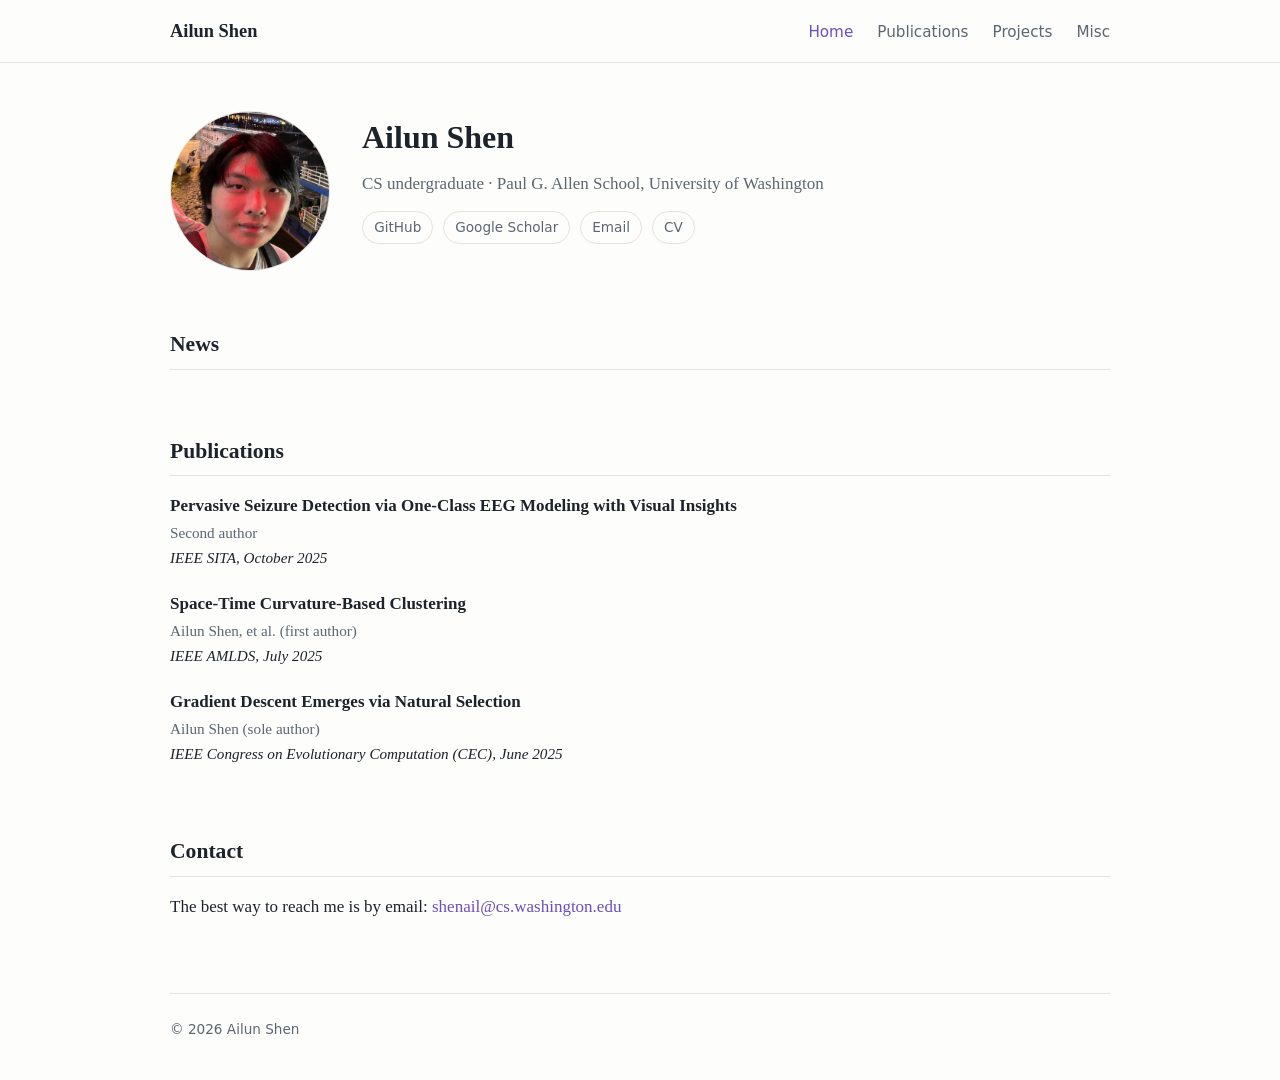
==== index.html @ b02a9923 "Order publications newest first" ====
<!DOCTYPE html>
<html lang="en">
<head>
  <meta charset="UTF-8">
  <meta name="viewport" content="width=device-width, initial-scale=1.0">
  <title>Ailun Shen</title>
  <meta name="description" content="Ailun Shen — researcher. Evolutionary computation, machine learning.">
  <link rel="stylesheet" href="style.css">
</head>
<body>

  <nav>
    <div class="nav-inner">
      <a class="nav-name" href="index.html">Ailun Shen</a>
      <a class="nav-link active" href="index.html">Home</a>
      <a class="nav-link" href="index.html#publications">Publications</a>
      <a class="nav-link" href="projects.html">Projects</a>
      <a class="nav-link" href="misc.html">Misc</a>
    </div>
  </nav>

  <div class="container">

    <div class="hero">
      <img class="hero-photo" src="photo.jpg" alt="Ailun Shen">
      <div class="hero-text">
        <h1>Ailun Shen</h1>
        <p class="tagline">CS undergraduate · Paul G. Allen School, University of Washington</p>
        <div class="profile-links">
          <a href="https://github.com/Dekiofsa">GitHub</a>
          <a href="https://scholar.google.com/citations?user=lvYX0igAAAAJ">Google Scholar</a>
          <a href="mailto:shenail@cs.washington.edu">Email</a>
          <a href="cv.pdf">CV</a>
        </div>
      </div>
    </div>

    <section id="news">
      <h2>News</h2>
      <ul class="news-list">
      </ul>
    </section>

    <section id="publications">
      <h2>Publications</h2>
      <div class="pub">
        <div class="pub-title">Pervasive Seizure Detection via One-Class EEG Modeling with Visual Insights</div>
        <div class="pub-authors">Second author</div>
        <div class="pub-venue">IEEE SITA, October 2025</div>
      </div>
      <div class="pub">
        <div class="pub-title">Space-Time Curvature-Based Clustering</div>
        <div class="pub-authors">Ailun Shen, et al. (first author)</div>
        <div class="pub-venue">IEEE AMLDS, July 2025</div>
      </div>
      <div class="pub">
        <div class="pub-title">Gradient Descent Emerges via Natural Selection</div>
        <div class="pub-authors">Ailun Shen (sole author)</div>
        <div class="pub-venue">IEEE Congress on Evolutionary Computation (CEC), June 2025</div>
      </div>
    </section>

    <section id="contact">
      <h2>Contact</h2>
      <p>
        The best way to reach me is by email:
        <a href="mailto:shenail@cs.washington.edu">shenail@cs.washington.edu</a>
      </p>
    </section>

    <footer>
      © 2026 Ailun Shen
    </footer>

  </div>

</body>
</html>
---- style.css ----
/* ===== Base ===== */
:root {
  --bg: #fdfdfc;
  --text: #1d232a;
  --muted: #5c6670;
  --accent: #6b4fbb;
  --accent-soft: #efeaf9;
  --border: #e4e2de;
  --card: #ffffff;
  --max-width: 980px;
}

@media (prefers-color-scheme: dark) {
  :root {
    --bg: #15171a;
    --text: #e8e6e3;
    --muted: #9aa3ad;
    --accent: #a68eea;
    --accent-soft: #2a2440;
    --border: #2c2f33;
    --card: #1c1f23;
  }
}

* { box-sizing: border-box; margin: 0; padding: 0; }

html { scroll-behavior: smooth; }

body {
  font-family: "Charter", "Georgia", "Cambria", serif;
  background: var(--bg);
  color: var(--text);
  line-height: 1.65;
  font-size: 17px;
}

a { color: var(--accent); text-decoration: none; }
a:hover { text-decoration: underline; }

.container {
  max-width: var(--max-width);
  margin: 0 auto;
  padding: 0 1.25rem;
}

/* ===== Nav ===== */
nav {
  border-bottom: 1px solid var(--border);
  background: var(--bg);
}

.nav-inner {
  max-width: var(--max-width);
  margin: 0 auto;
  padding: 1rem 1.25rem;
  display: flex;
  align-items: baseline;
  gap: 1.5rem;
  flex-wrap: wrap;
}

.nav-name {
  font-weight: bold;
  font-size: 1.15rem;
  color: var(--text);
  margin-right: auto;
}
.nav-name:hover { text-decoration: none; color: var(--accent); }

nav a.nav-link {
  color: var(--muted);
  font-family: "Avenir", "Segoe UI", system-ui, sans-serif;
  font-size: 0.95rem;
}
nav a.nav-link:hover, nav a.nav-link.active { color: var(--accent); text-decoration: none; }

/* ===== Hero ===== */
.hero {
  display: flex;
  gap: 2rem;
  align-items: flex-start;
  padding: 3rem 0 2rem;
  flex-wrap: wrap;
}

.hero-photo {
  width: 160px;
  height: 160px;
  border-radius: 50%;
  object-fit: cover;
  background: var(--accent-soft);
  border: 1px solid var(--border);
  flex-shrink: 0;
  display: flex;
  align-items: center;
  justify-content: center;
  color: var(--muted);
  font-family: system-ui, sans-serif;
  font-size: 0.8rem;
  text-align: center;
}

.hero-text h1 {
  font-size: 2rem;
  margin-bottom: 0.35rem;
}

.hero-text .tagline {
  color: var(--muted);
  margin-bottom: 0.85rem;
}

.hero-text p { margin-bottom: 0.75rem; }

/* ===== Profile links ===== */
.profile-links {
  display: flex;
  gap: 0.6rem;
  flex-wrap: wrap;
  margin-top: 0.5rem;
}

.profile-links a {
  font-family: "Avenir", "Segoe UI", system-ui, sans-serif;
  font-size: 0.85rem;
  padding: 0.25rem 0.7rem;
  border: 1px solid var(--border);
  border-radius: 999px;
  color: var(--muted);
}
.profile-links a:hover {
  border-color: var(--accent);
  color: var(--accent);
  text-decoration: none;
}

/* ===== Sections ===== */
section { padding: 1.5rem 0; }

h2 {
  font-size: 1.35rem;
  margin-bottom: 1rem;
  padding-bottom: 0.35rem;
  border-bottom: 1px solid var(--border);
}

h3 { font-size: 1.05rem; margin-bottom: 0.25rem; }

/* ===== News ===== */
.news-list { list-style: none; }
.news-list li {
  display: flex;
  gap: 1rem;
  margin-bottom: 0.5rem;
}
.news-date {
  color: var(--muted);
  font-family: "Avenir", "Segoe UI", system-ui, sans-serif;
  font-size: 0.85rem;
  white-space: nowrap;
  padding-top: 0.15rem;
  min-width: 5.5rem;
}

/* ===== Publications ===== */
.pub {
  margin-bottom: 1.25rem;
}
.pub .pub-title { font-weight: bold; }
.pub .pub-authors { color: var(--muted); font-size: 0.95rem; }
.pub .pub-venue { font-style: italic; font-size: 0.95rem; }
.pub .pub-links {
  margin-top: 0.25rem;
  display: flex;
  gap: 0.5rem;
  flex-wrap: wrap;
}
.pub .pub-links a {
  font-family: "Avenir", "Segoe UI", system-ui, sans-serif;
  font-size: 0.8rem;
  padding: 0.1rem 0.55rem;
  border: 1px solid var(--border);
  border-radius: 4px;
}
.pub .pub-links a:hover { border-color: var(--accent); text-decoration: none; }

/* ===== Cards (projects) ===== */
.card-grid {
  display: grid;
  grid-template-columns: 1fr;
  gap: 1rem;
}

.card {
  background: var(--card);
  border: 1px solid var(--border);
  border-radius: 8px;
  padding: 1.25rem;
}
.card p { color: var(--muted); font-size: 0.95rem; margin: 0.4rem 0 0.6rem; }
.card .card-links { display: flex; gap: 0.75rem; }
.card .card-links a {
  font-family: "Avenir", "Segoe UI", system-ui, sans-serif;
  font-size: 0.85rem;
}

/* ===== Misc page ===== */
.misc-intro { padding-top: 2.5rem; }
.misc-intro h1 { font-size: 1.8rem; margin-bottom: 0.5rem; }
.misc-intro p { color: var(--muted); }

.audio-item {
  background: var(--card);
  border: 1px solid var(--border);
  border-radius: 8px;
  padding: 1rem 1.25rem;
  margin-bottom: 0.85rem;
}
.audio-item .audio-note { color: var(--muted); font-size: 0.9rem; margin-top: 0.2rem; }

.placeholder {
  background: var(--accent-soft);
  border: 1px dashed var(--accent);
  border-radius: 8px;
  padding: 1rem 1.25rem;
  color: var(--muted);
  font-family: "Avenir", "Segoe UI", system-ui, sans-serif;
  font-size: 0.9rem;
}

/* ===== Footer ===== */
footer {
  border-top: 1px solid var(--border);
  margin-top: 3rem;
  padding: 1.5rem 0 2.5rem;
  color: var(--muted);
  font-size: 0.85rem;
  font-family: "Avenir", "Segoe UI", system-ui, sans-serif;
}

@media (max-width: 600px) {
  .hero { flex-direction: column; align-items: center; text-align: center; }
  .profile-links { justify-content: center; }
  .news-list li { flex-direction: column; gap: 0; }
}
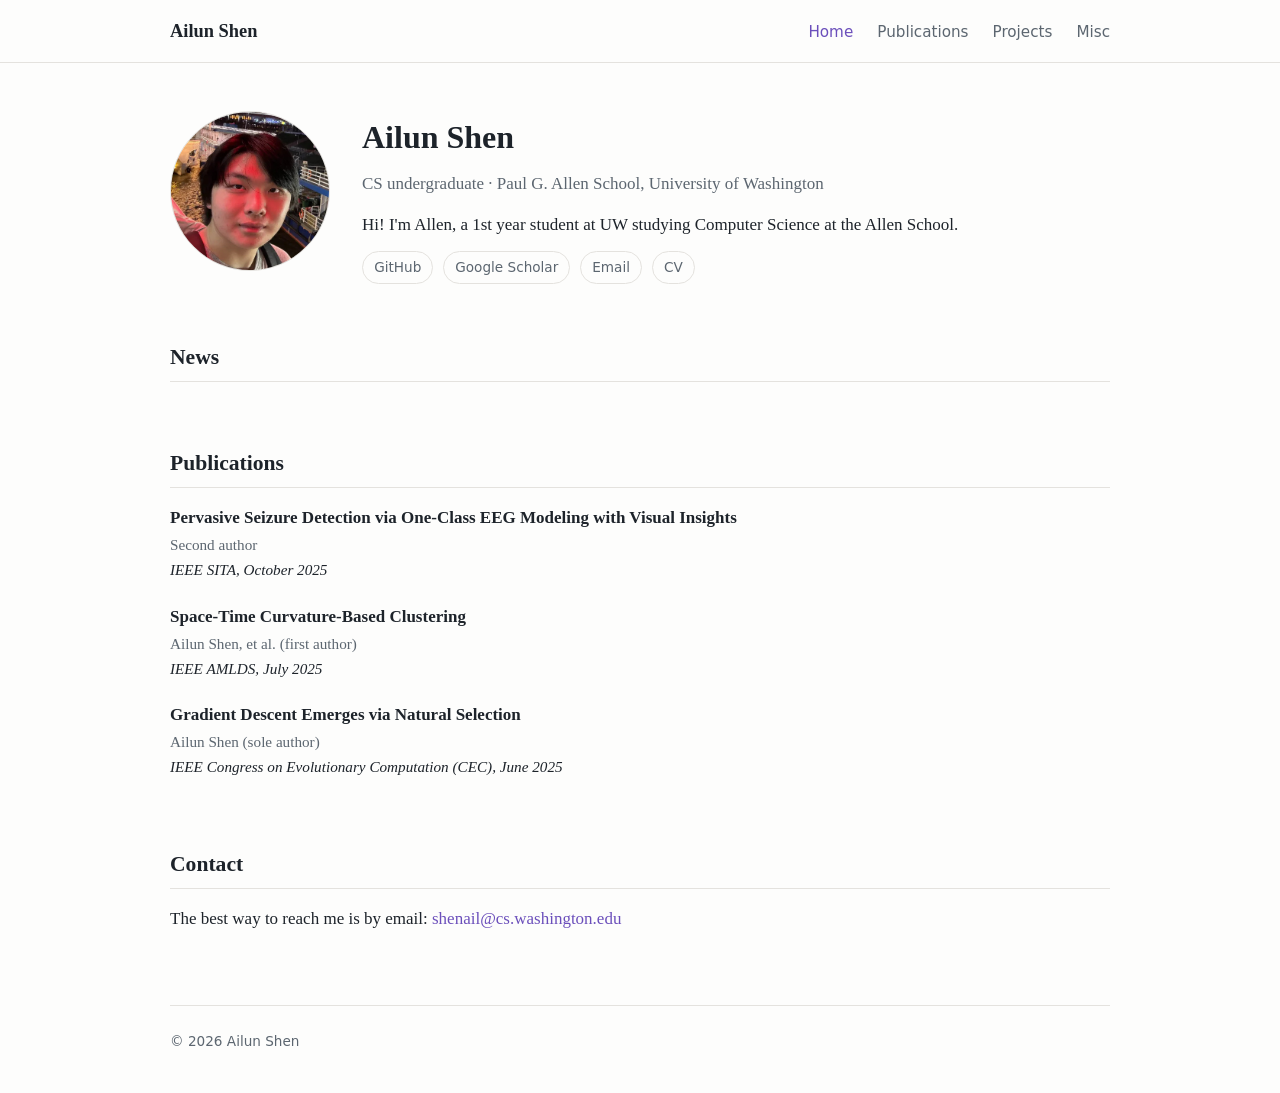
==== commit cae31877: "Add short bio" ====
--- a/index.html
+++ b/index.html
@@ -26,6 +26,10 @@
       <div class="hero-text">
         <h1>Ailun Shen</h1>
         <p class="tagline">CS undergraduate · Paul G. Allen School, University of Washington</p>
+        <p>
+          Hi! I'm Allen, a 1st year student at UW studying Computer Science at
+          the Allen School.
+        </p>
         <div class="profile-links">
           <a href="https://github.com/Dekiofsa">GitHub</a>
           <a href="https://scholar.google.com/citations?user=lvYX0igAAAAJ">Google Scholar</a>
--- a/style.css
+++ b/style.css
@@ -218,6 +218,26 @@
 }
 .audio-item .audio-note { color: var(--muted); font-size: 0.9rem; margin-top: 0.2rem; }
 
+.video-embed {
+  position: relative;
+  width: 100%;
+  aspect-ratio: 16 / 9;
+  margin: 0.75rem 0 0.35rem;
+}
+.video-embed iframe {
+  position: absolute;
+  inset: 0;
+  width: 100%;
+  height: 100%;
+  border: 1px solid var(--border);
+  border-radius: 8px;
+}
+.video-caption {
+  color: var(--muted);
+  font-size: 0.9rem;
+  margin-bottom: 1rem;
+}
+
 .placeholder {
   background: var(--accent-soft);
   border: 1px dashed var(--accent);
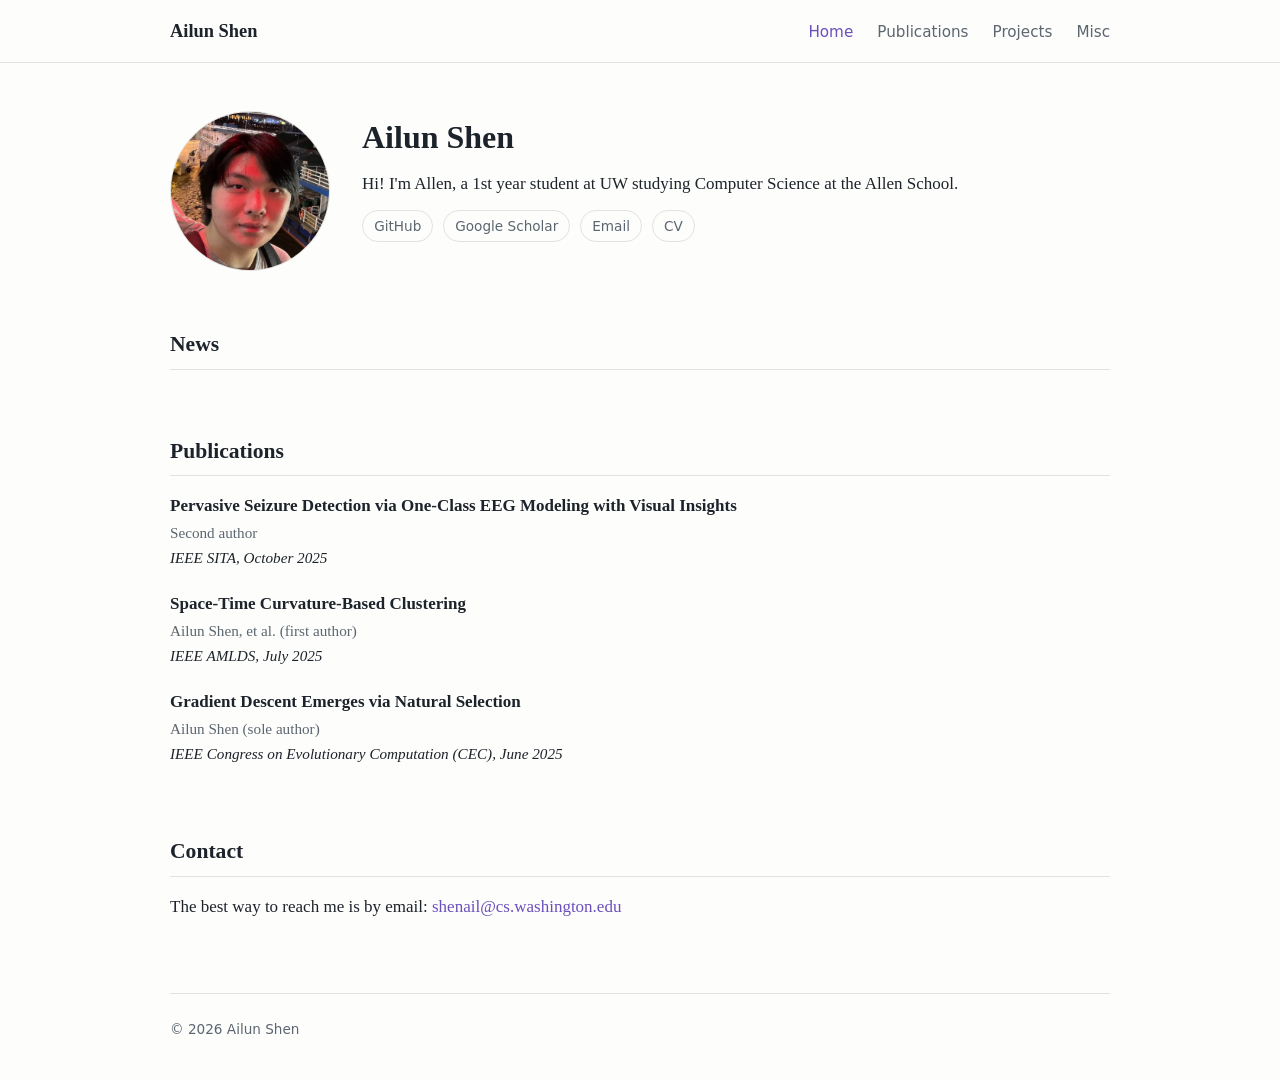
==== commit 9e97115d: "Drop redundant tagline" ====
--- a/index.html
+++ b/index.html
@@ -25,7 +25,6 @@
       <img class="hero-photo" src="photo.jpg" alt="Ailun Shen">
       <div class="hero-text">
         <h1>Ailun Shen</h1>
-        <p class="tagline">CS undergraduate · Paul G. Allen School, University of Washington</p>
         <p>
           Hi! I'm Allen, a 1st year student at UW studying Computer Science at
           the Allen School.
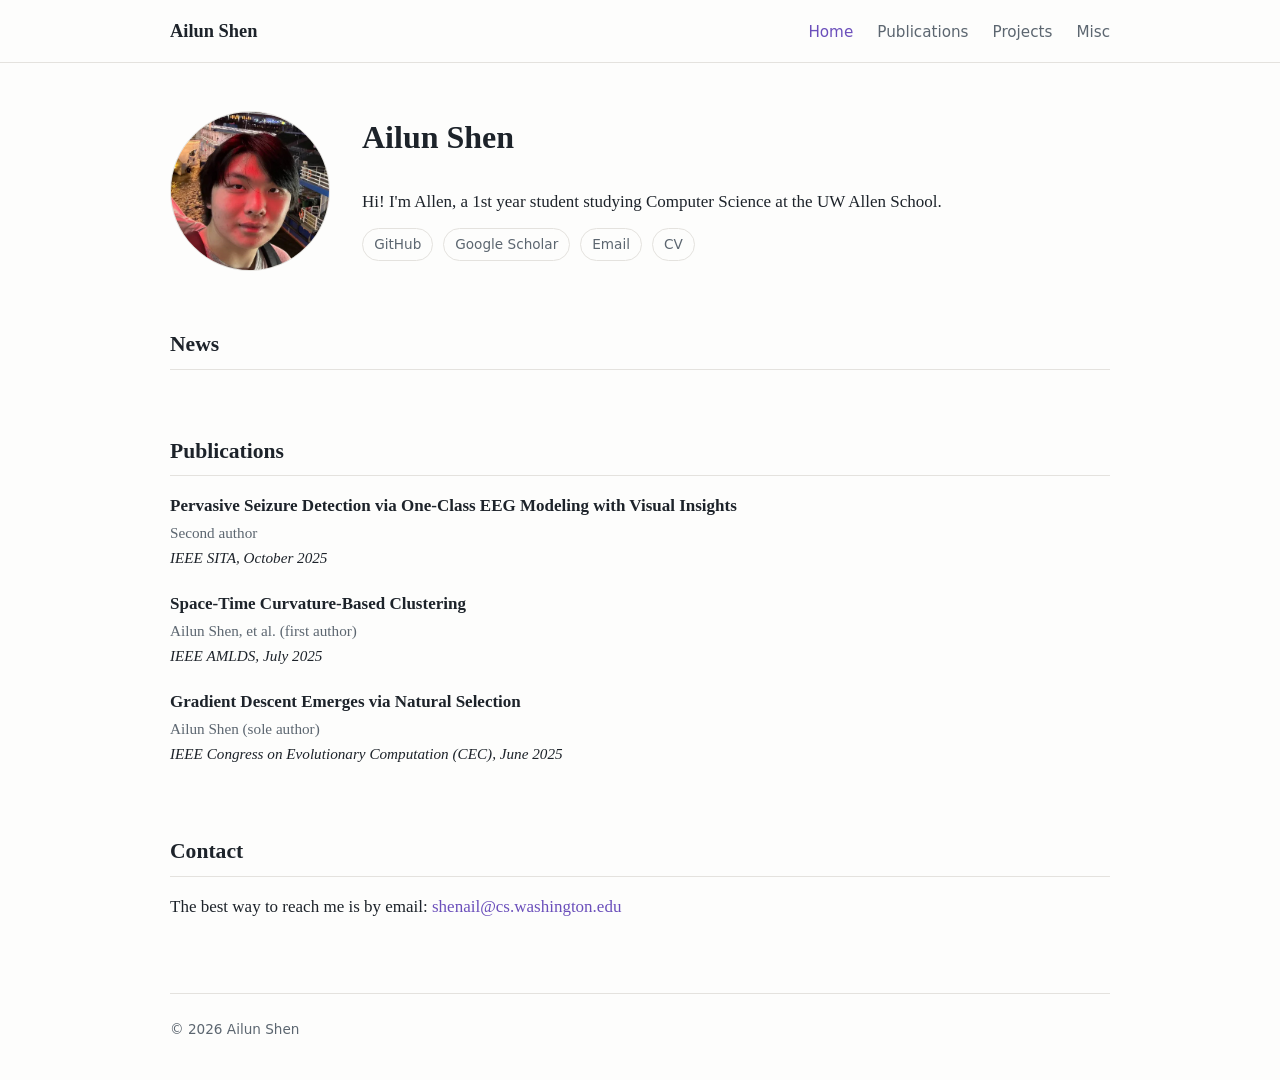
==== commit 3afe3711: "Reword bio" ====
--- a/index.html
+++ b/index.html
@@ -26,8 +26,8 @@
       <div class="hero-text">
         <h1>Ailun Shen</h1>
         <p>
-          Hi! I'm Allen, a 1st year student at UW studying Computer Science at
-          the Allen School.
+          Hi! I'm Allen, a 1st year student studying Computer Science at the
+          UW Allen School.
         </p>
         <div class="profile-links">
           <a href="https://github.com/Dekiofsa">GitHub</a>
--- a/style.css
+++ b/style.css
@@ -102,7 +102,7 @@
 
 .hero-text h1 {
   font-size: 2rem;
-  margin-bottom: 0.35rem;
+  margin-bottom: 1.5rem;
 }
 
 .hero-text .tagline {
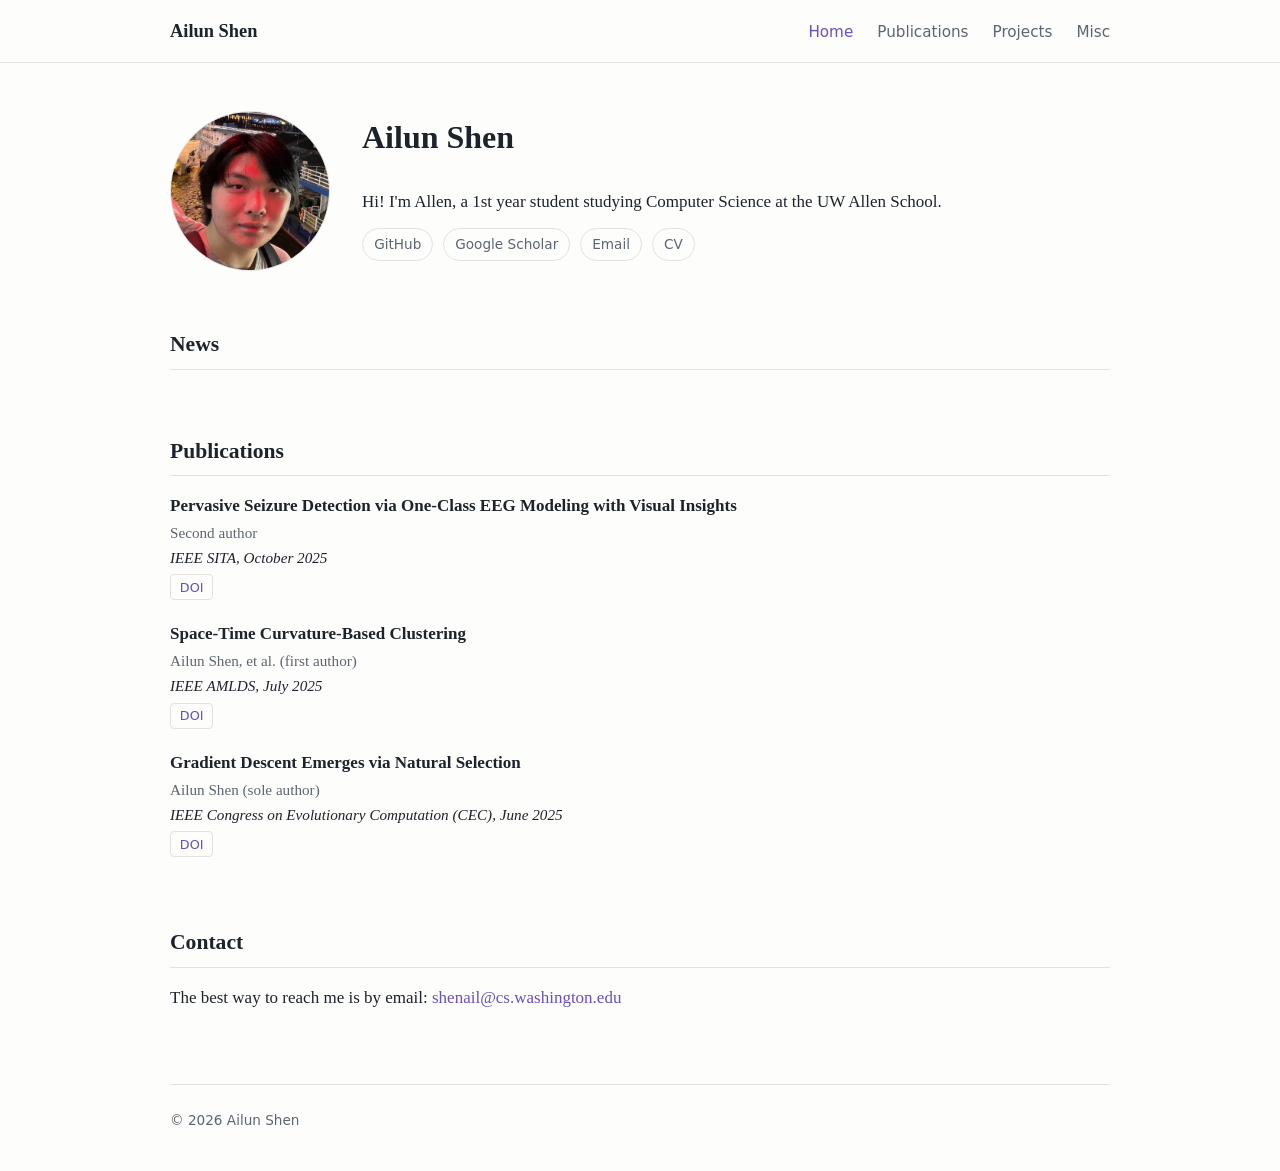
==== commit 3363b5ab: "Add DOI links to publications" ====
--- a/index.html
+++ b/index.html
@@ -50,16 +50,25 @@
         <div class="pub-title">Pervasive Seizure Detection via One-Class EEG Modeling with Visual Insights</div>
         <div class="pub-authors">Second author</div>
         <div class="pub-venue">IEEE SITA, October 2025</div>
+        <div class="pub-links">
+          <a href="https://doi.org/10.1109/SITA67914.2025.11273396">DOI</a>
+        </div>
       </div>
       <div class="pub">
         <div class="pub-title">Space-Time Curvature-Based Clustering</div>
         <div class="pub-authors">Ailun Shen, et al. (first author)</div>
         <div class="pub-venue">IEEE AMLDS, July 2025</div>
+        <div class="pub-links">
+          <a href="https://doi.org/10.1109/AMLDS63918.2025.11159377">DOI</a>
+        </div>
       </div>
       <div class="pub">
         <div class="pub-title">Gradient Descent Emerges via Natural Selection</div>
         <div class="pub-authors">Ailun Shen (sole author)</div>
         <div class="pub-venue">IEEE Congress on Evolutionary Computation (CEC), June 2025</div>
+        <div class="pub-links">
+          <a href="https://doi.org/10.1109/CEC65147.2025.11043088">DOI</a>
+        </div>
       </div>
     </section>
 
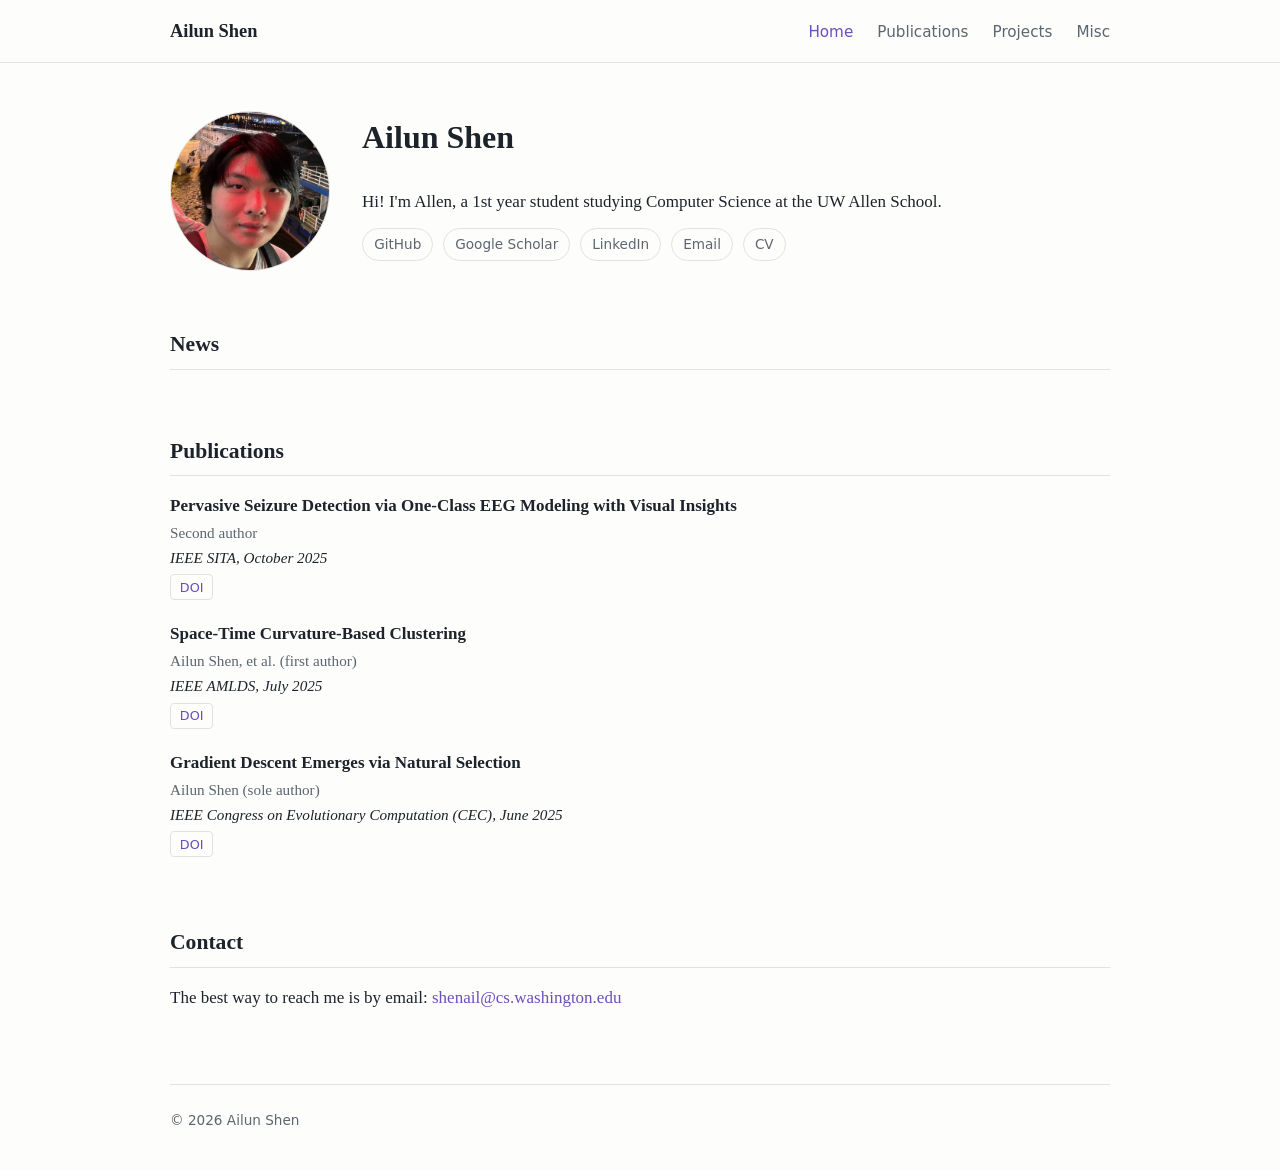
==== commit 9193dec8: "Add LinkedIn profile link" ====
--- a/index.html
+++ b/index.html
@@ -32,6 +32,7 @@
         <div class="profile-links">
           <a href="https://github.com/Dekiofsa">GitHub</a>
           <a href="https://scholar.google.com/citations?user=lvYX0igAAAAJ">Google Scholar</a>
+          <a href="https://www.linkedin.com/in/ailun-shen-554805366/">LinkedIn</a>
           <a href="mailto:shenail@cs.washington.edu">Email</a>
           <a href="cv.pdf">CV</a>
         </div>
--- a/style.css
+++ b/style.css
@@ -197,6 +197,12 @@
   border-radius: 8px;
   padding: 1.25rem;
 }
+.card .card-date {
+  color: var(--muted);
+  font-family: "Avenir", "Segoe UI", system-ui, sans-serif;
+  font-size: 0.8rem;
+  margin-top: 0.1rem;
+}
 .card p { color: var(--muted); font-size: 0.95rem; margin: 0.4rem 0 0.6rem; }
 .card .card-links { display: flex; gap: 0.75rem; }
 .card .card-links a {
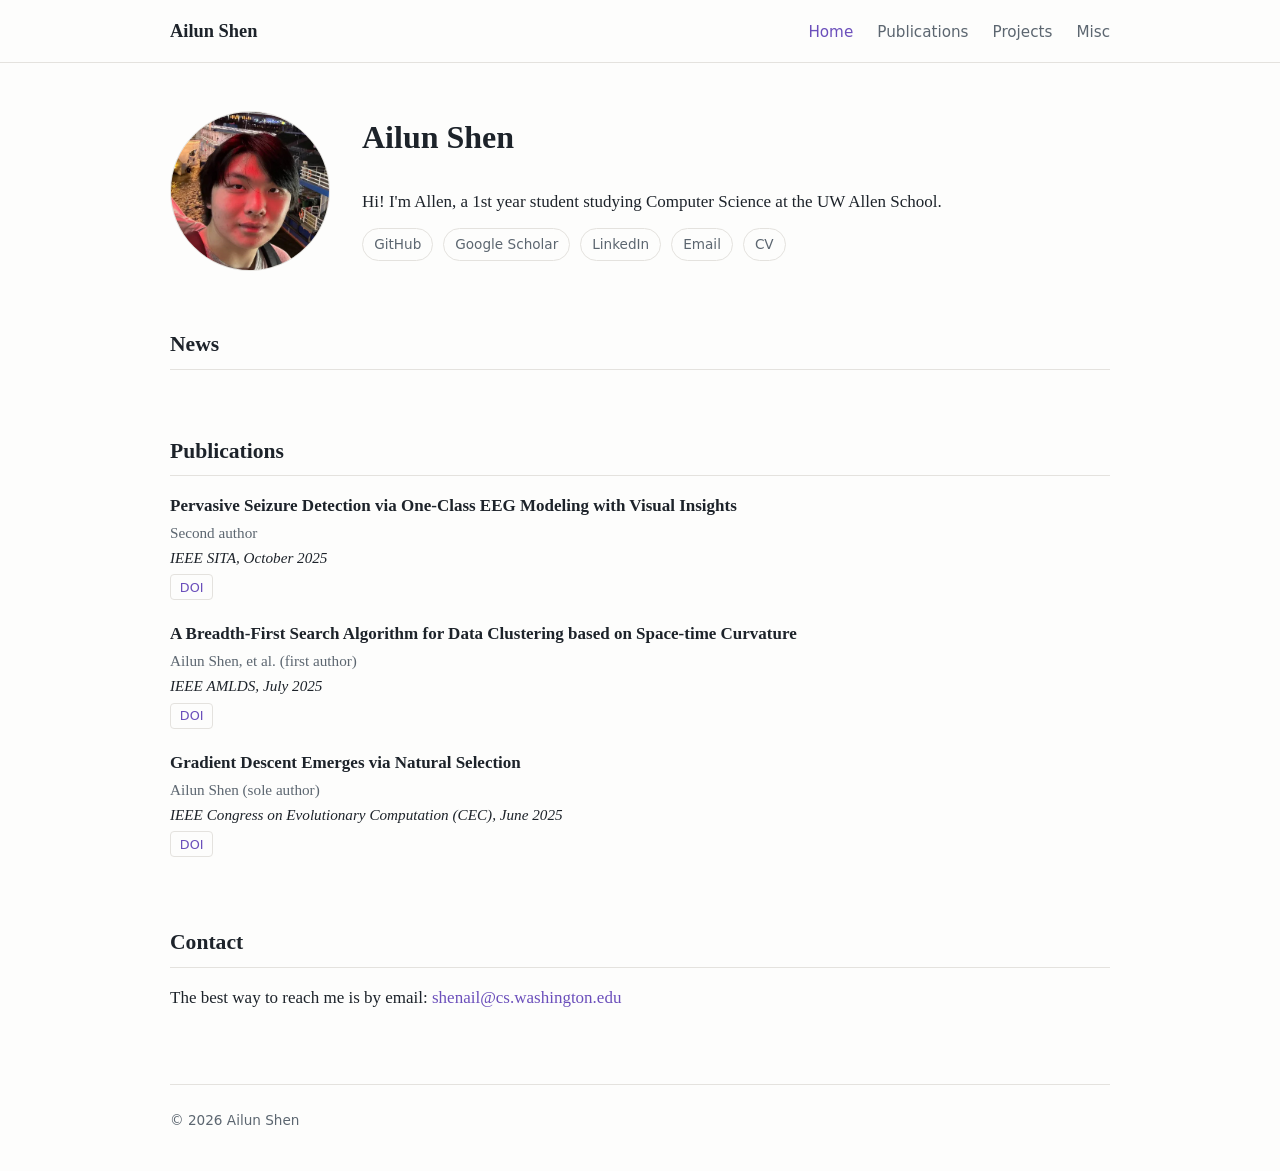
==== commit dec5b6dc: "Use full AMLDS paper title" ====
--- a/index.html
+++ b/index.html
@@ -4,7 +4,13 @@
   <meta charset="UTF-8">
   <meta name="viewport" content="width=device-width, initial-scale=1.0">
   <title>Ailun Shen</title>
-  <meta name="description" content="Ailun Shen — researcher. Evolutionary computation, machine learning.">
+  <meta name="description" content="Ailun Shen — CS student at the UW Allen School. Publications, projects, and more.">
+  <meta property="og:type" content="website">
+  <meta property="og:title" content="Ailun Shen">
+  <meta property="og:description" content="CS student at the UW Allen School. Publications, projects, and more.">
+  <meta property="og:url" content="https://dekiofsa.github.io/">
+  <meta property="og:image" content="https://dekiofsa.github.io/photo.jpg">
+  <meta name="twitter:card" content="summary">
   <link rel="stylesheet" href="style.css">
 </head>
 <body>
@@ -56,7 +62,7 @@
         </div>
       </div>
       <div class="pub">
-        <div class="pub-title">Space-Time Curvature-Based Clustering</div>
+        <div class="pub-title">A Breadth-First Search Algorithm for Data Clustering based on Space-time Curvature</div>
         <div class="pub-authors">Ailun Shen, et al. (first author)</div>
         <div class="pub-venue">IEEE AMLDS, July 2025</div>
         <div class="pub-links">
